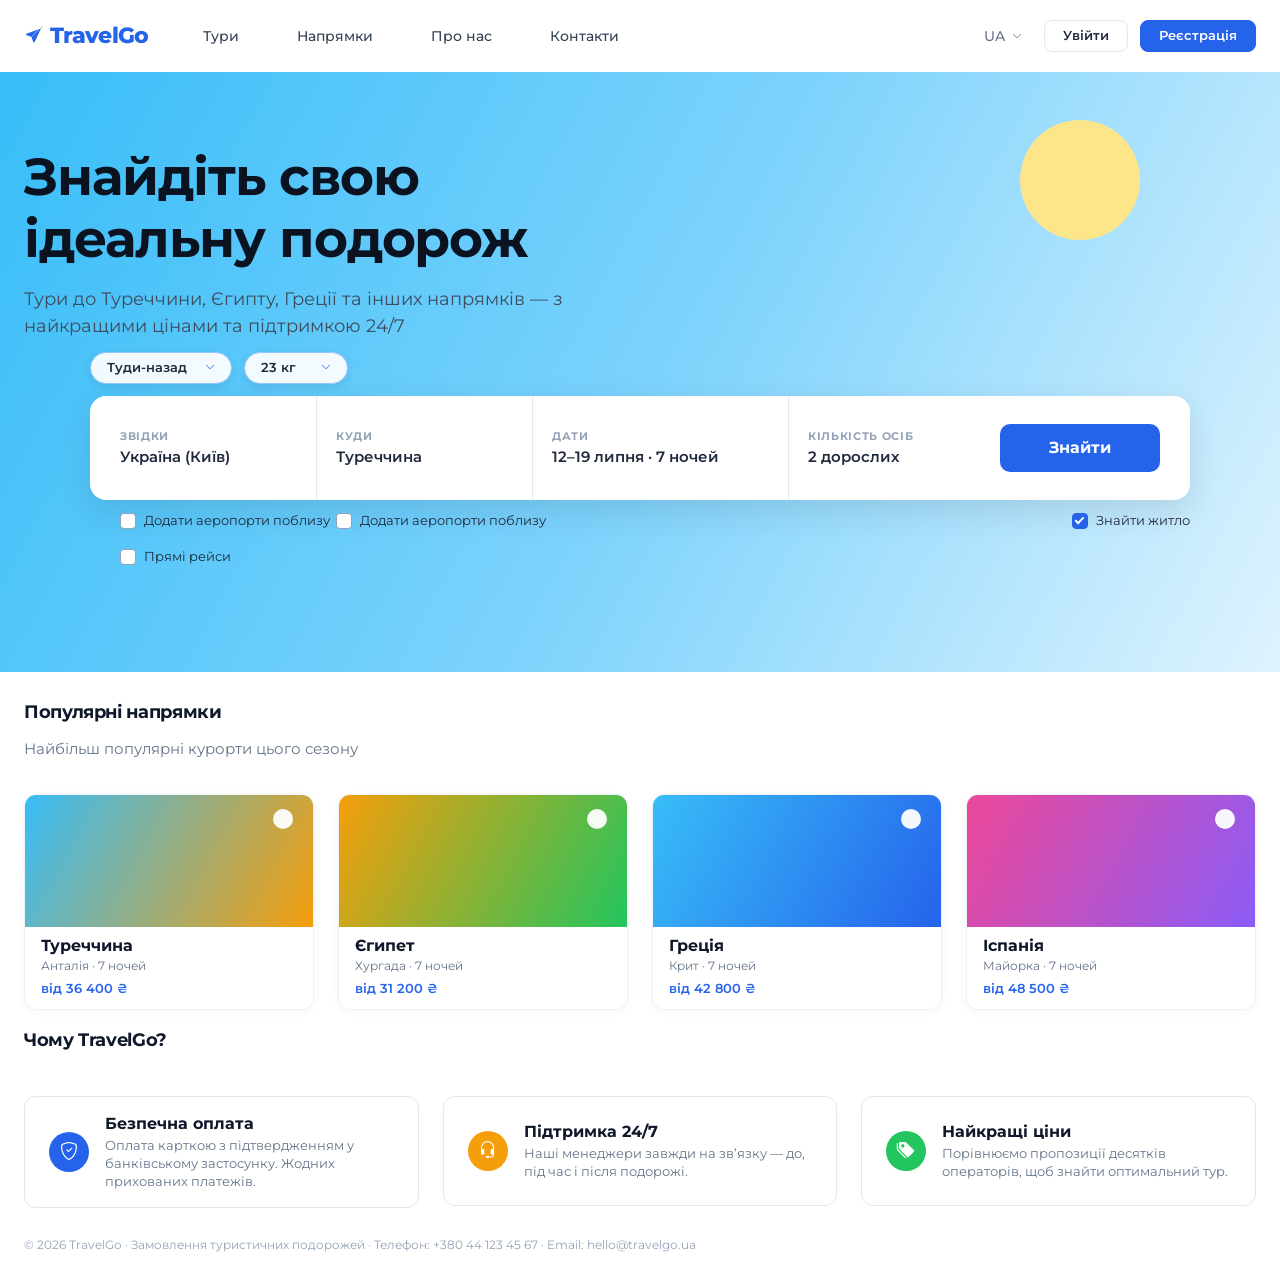
==== index.html @ 76a3c79a "Made main architecture." ====
<!doctype html>
<html lang="uk">
<head>
  <meta charset="utf-8">
  <meta name="viewport" content="width=device-width, initial-scale=1">
  <title>TravelGo — тури та подорожі</title>
  <meta name="description" content="TravelGo — тури до Туреччини, Єгипту, Греції та Іспанії. Найкращі ціни, безпечна оплата та підтримка 24/7.">
  <link rel="stylesheet" href="assets/vendor/bootstrap/bootstrap.min.css">
  <link rel="stylesheet" href="assets/vendor/bootstrap-icons/bootstrap-icons.min.css">
  <link rel="stylesheet" href="assets/css/style.css">
</head>
<body>
  <nav class="navbar navbar-expand-lg navbar-tg">
    <div class="container">
      <a class="navbar-brand" href="index.html" aria-label="TravelGo — на головну">
        <svg class="brand-mark" viewBox="0 0 24 24" fill="none" aria-hidden="true">
          <path d="M21.6 2.4 2.9 9.2c-.7.3-.7 1.3 0 1.6l6 2.3 2.3 6c.3.7 1.3.7 1.6 0l8.8-18.7c.3-.6-.4-1.2-1-1z" fill="#2563EB"/>
          <path d="m8.9 13.1 8.6-8.6" stroke="#fff" stroke-width="1.2" stroke-linecap="round" opacity=".55"/>
        </svg>
        <span>TravelGo</span>
      </a>

      <button class="navbar-toggler" type="button" data-bs-toggle="collapse" data-bs-target="#mainNav" aria-controls="mainNav" aria-expanded="false" aria-label="Відкрити меню">
        <span class="navbar-toggler-icon"></span>
      </button>

      <div class="collapse navbar-collapse" id="mainNav">
        <ul class="navbar-nav tg-main-nav me-auto">
          <li class="nav-item"><a class="nav-link" href="results.html">Тури</a></li>
          <li class="nav-item"><a class="nav-link" href="#destinations">Напрямки</a></li>
          <li class="nav-item"><a class="nav-link" href="#why">Про нас</a></li>
          <li class="nav-item"><a class="nav-link" href="#contacts">Контакти</a></li>
        </ul>
        <div class="tg-auth d-flex align-items-center">
          <div class="dropdown">
            <button class="tg-lang dropdown-toggle" type="button" data-bs-toggle="dropdown" aria-expanded="false">
              UA <i class="bi bi-chevron-down"></i>
            </button>
            <ul class="dropdown-menu dropdown-menu-end">
              <li><a class="dropdown-item active" href="#">Українська</a></li>
              <li><a class="dropdown-item" href="#">English</a></li>
            </ul>
          </div>
          <a class="btn-login" href="#">Увійти</a>
          <a class="btn-signup" href="#">Реєстрація</a>
        </div>
      </div>
    </div>
  </nav>

  <main>
    <section class="hero">
      <div class="hero-sun" aria-hidden="true"></div>
      <div class="container">
        <h1 class="hero-title">Знайдіть свою<br>ідеальну подорож</h1>
        <p class="hero-sub">Тури до Туреччини, Єгипту, Греції та інших напрямків — з найкращими цінами та підтримкою 24/7</p>

        <div class="tg-search">
          <div class="tg-chips">
            <div class="dropdown" data-chip-group="trip">
              <button class="btn tg-chip tg-chip--trip dropdown-toggle" type="button" data-bs-toggle="dropdown" aria-expanded="false">
                <span class="tg-chip-text">Туди-назад</span> <i class="bi bi-chevron-down"></i>
              </button>
              <ul class="dropdown-menu">
                <li><a class="dropdown-item active" href="#" data-value="roundtrip">Туди-назад</a></li>
                <li><a class="dropdown-item" href="#" data-value="oneway">В один бік</a></li>
              </ul>
            </div>
            <div class="dropdown" data-chip-group="baggage">
              <button class="btn tg-chip tg-chip--bag dropdown-toggle" type="button" data-bs-toggle="dropdown" aria-expanded="false">
                <span class="tg-chip-text">23 кг</span> <i class="bi bi-chevron-down"></i>
              </button>
              <ul class="dropdown-menu">
                <li><a class="dropdown-item" href="#" data-value="none">Без багажу</a></li>
                <li><a class="dropdown-item" href="#" data-value="carryon">Ручна поклажа</a></li>
                <li><a class="dropdown-item active" href="#" data-value="23kg">23 кг</a></li>
              </ul>
            </div>
          </div>

          <form class="tg-searchbar" action="results.html" method="get">
            <input type="hidden" name="trip_type" value="roundtrip">
            <input type="hidden" name="baggage" value="23kg">

            <!-- ЗВІДКИ -->
            <div class="tg-field tg-field--first tg-dropdown-field" data-location-field="from">
              <span class="tg-field-label">ЗВІДКИ</span>
              <input class="tg-field-control" type="text" name="from" value="Україна (Київ)" readonly autocomplete="off" aria-label="Звідки">
              <div class="tg-popover tg-location-menu">
                <button type="button" class="tg-location-item active" data-country="Україна" data-city="Київ" data-airport="аеропорти IEV, KBP">Україна (Київ)</button>
                <button type="button" class="tg-location-item" data-country="Польща" data-city="Варшава" data-airport="аеропорти WAW, WMI">Польща (Варшава)</button>
                <button type="button" class="tg-location-item" data-country="Німеччина" data-city="Берлін" data-airport="аеропорт BER">Німеччина (Берлін)</button>
                <button type="button" class="tg-location-item" data-country="Молдова" data-city="Кишинів" data-airport="аеропорт RMO">Молдова (Кишинів)</button>
                <button type="button" class="tg-location-item" data-country="Румунія" data-city="Бухарест" data-airport="аеропорт OTP">Румунія (Бухарест)</button>
              </div>
            </div>

            <span class="tg-search-divider" aria-hidden="true"></span>

            <!-- КУДИ -->
            <div class="tg-field tg-dropdown-field" data-location-field="to">
              <span class="tg-field-label">КУДИ</span>
              <input class="tg-field-control" type="text" name="to" value="Туреччина" readonly autocomplete="off" aria-label="Куди">
              <div class="tg-popover tg-location-menu">
                <button type="button" class="tg-location-item active" data-country="Туреччина" data-airport="аеропорти AYT, DLM">Туреччина</button>
                <button type="button" class="tg-location-item" data-country="Єгипет" data-airport="аеропорти HRG, SSH">Єгипет</button>
                <button type="button" class="tg-location-item" data-country="Греція" data-airport="аеропорти HER, RHO">Греція</button>
                <button type="button" class="tg-location-item" data-country="Іспанія" data-airport="аеропорти PMI, BCN">Іспанія</button>
                <button type="button" class="tg-location-item" data-country="Болгарія" data-airport="аеропорти BOJ, VAR">Болгарія</button>
                <button type="button" class="tg-location-item" data-country="Чорногорія" data-airport="аеропорти TIV, TGD">Чорногорія</button>
              </div>
            </div>

            <span class="tg-search-divider" aria-hidden="true"></span>

            <!-- ДАТИ -->
            <div class="tg-field tg-dropdown-field" data-calendar-field>
              <span class="tg-field-label">ДАТИ</span>
              <input class="tg-field-control" type="text" name="dates" value="12–19 липня · 7 ночей" readonly autocomplete="off" aria-label="Дати подорожі">
              <input type="hidden" name="date_start" value="2026-07-12">
              <input type="hidden" name="date_end" value="2026-07-19">
              <div class="tg-popover tg-calendar-popover" id="tgCalendarPopover"></div>
            </div>

            <span class="tg-search-divider" aria-hidden="true"></span>

            <label class="tg-field">
              <span class="tg-field-label">КІЛЬКІСТЬ ОСІБ</span>
              <select class="tg-field-control" name="travelers" aria-label="Кількість осіб">
                <option selected>2 дорослих</option>
                <option>1 дорослий</option>
                <option>2 дорослих + 1 дитина</option>
                <option>2 дорослих + 2 дитини</option>
              </select>
            </label>
            <button class="tg-search-btn" type="submit">Знайти</button>
          </form>

          <div class="tg-options">
            <div class="tg-option-col">
              <label class="tg-check">
                <input type="checkbox" name="airports_from">
                <span>Додати аеропорти поблизу</span>
              </label>
              <label class="tg-check">
                <input type="checkbox" name="direct_flights">
                <span>Прямі рейси</span>
              </label>
            </div>
            <div class="tg-option-col">
              <label class="tg-check">
                <input type="checkbox" name="airports_to">
                <span>Додати аеропорти поблизу</span>
              </label>
            </div>
            <label class="tg-check tg-option-right">
              <input type="checkbox" name="find_stay" checked>
              <span>Знайти житло</span>
            </label>
          </div>
        </div>
      </div>
    </section>

    <section class="home-destinations" id="destinations">
      <div class="container">
        <h2 class="section-title">Популярні напрямки</h2>
        <p class="section-sub">Найбільш популярні курорти цього сезону</p>

        <div class="row g-4">
          <div class="col-sm-6 col-lg-3">
            <a class="dest-card" href="results.html">
              <div class="dest-photo bg-turkey"><span class="photo-sun"></span></div>
              <div class="dest-body">
                <h3 class="dest-name">Туреччина</h3>
                <p class="dest-meta">Анталія · 7 ночей</p>
                <p class="dest-price">від 36 400 ₴</p>
              </div>
            </a>
          </div>
          <div class="col-sm-6 col-lg-3">
            <a class="dest-card" href="results.html">
              <div class="dest-photo bg-egypt"><span class="photo-sun"></span></div>
              <div class="dest-body">
                <h3 class="dest-name">Єгипет</h3>
                <p class="dest-meta">Хургада · 7 ночей</p>
                <p class="dest-price">від 31 200 ₴</p>
              </div>
            </a>
          </div>
          <div class="col-sm-6 col-lg-3">
            <a class="dest-card" href="results.html">
              <div class="dest-photo bg-greece"><span class="photo-sun"></span></div>
              <div class="dest-body">
                <h3 class="dest-name">Греція</h3>
                <p class="dest-meta">Крит · 7 ночей</p>
                <p class="dest-price">від 42 800 ₴</p>
              </div>
            </a>
          </div>
          <div class="col-sm-6 col-lg-3">
            <a class="dest-card" href="results.html">
              <div class="dest-photo bg-spain"><span class="photo-sun"></span></div>
              <div class="dest-body">
                <h3 class="dest-name">Іспанія</h3>
                <p class="dest-meta">Майорка · 7 ночей</p>
                <p class="dest-price">від 48 500 ₴</p>
              </div>
            </a>
          </div>
        </div>
      </div>
    </section>

    <section class="home-why" id="why">
      <div class="container">
        <h2 class="section-title">Чому TravelGo?</h2>

        <div class="row g-4">
          <div class="col-md-4">
            <div class="feature-card">
              <div class="feature-icon" style="background:#2563EB"><i class="bi bi-shield-check"></i></div>
              <div class="feature-copy">
                <h3>Безпечна оплата</h3>
                <p>Оплата карткою з підтвердженням у банківському застосунку. Жодних прихованих платежів.</p>
              </div>
            </div>
          </div>
          <div class="col-md-4">
            <div class="feature-card">
              <div class="feature-icon" style="background:#F59E0B"><i class="bi bi-headset"></i></div>
              <div class="feature-copy">
                <h3>Підтримка 24/7</h3>
                <p>Наші менеджери завжди на зв’язку — до, під час і після подорожі.</p>
              </div>
            </div>
          </div>
          <div class="col-md-4">
            <div class="feature-card">
              <div class="feature-icon" style="background:#22C55E"><i class="bi bi-tags-fill"></i></div>
              <div class="feature-copy">
                <h3>Найкращі ціни</h3>
                <p>Порівнюємо пропозиції десятків операторів, щоб знайти оптимальний тур.</p>
              </div>
            </div>
          </div>
        </div>
      </div>
    </section>
  </main>

  <footer class="tg-footer" id="contacts">
    <div class="container">
      <p>© 2026 TravelGo · Замовлення туристичних подорожей · Телефон: <a href="tel:+380441234567">+380 44 123 45 67</a> · Email: <a href="mailto:hello@travelgo.ua">hello@travelgo.ua</a></p>
    </div>
  </footer>

  <script src="assets/vendor/bootstrap/bootstrap.bundle.min.js"></script>
  <script src="assets/js/main.js"></script>
</body>
</html>
---- assets/css/style.css ----
@font-face {
  font-family: 'Montserrat';
  src: url('../vendor/fonts/Montserrat-Variable.ttf') format('truetype');
  font-weight: 100 900;
  font-style: normal;
  font-display: swap;
}

:root {
  --tg-ink: #1e293b;
  --tg-ink-strong: #0f172a;
  --tg-muted: #64748b;
  --tg-faint: #94a3b8;
  --tg-line: #e2e8f0;
  --tg-soft: #f8fafc;
  --tg-blue: #2563eb;
  --tg-blue-dark: #1d4ed8;
  --tg-green: #22c55e;
  --tg-amber: #f59e0b;
  --tg-sky: #38bdf8;
  --bs-body-font-family: 'Montserrat', system-ui, -apple-system, 'Segoe UI', sans-serif;
  --bs-body-color: var(--tg-ink);
  --bs-body-bg: #fff;
  --bs-border-color: var(--tg-line);
  --bs-link-color: var(--tg-blue);
  --bs-link-hover-color: var(--tg-blue-dark);
}

* { -webkit-tap-highlight-color: transparent; }

html { scroll-behavior: smooth; }

body {
  min-height: 100vh;
  display: flex;
  flex-direction: column;
  font-family: var(--bs-body-font-family);
  font-size: 15px;
  line-height: 1.5;
  color: var(--tg-ink);
  background: #fff;
  -webkit-font-smoothing: antialiased;
}

main { flex: 1 0 auto; }

h1, h2, h3, h4, h5, h6 { color: var(--tg-ink-strong); font-weight: 700; }

a { text-decoration: none; }

.container {
  width: 100%;
  max-width: 1392px;
  margin-inline: auto;
  padding-inline: 24px;
}

::selection { background: rgba(37, 99, 235, .16); }

/* ============ Navbar ============ */
.navbar-tg {
  min-height: 72px;
  background: #fff;
  padding: 0;
  z-index: 1030;
}

.navbar-tg .container { min-height: 72px; }
.navbar-tg .navbar-brand {
  display: inline-flex;
  align-items: center;
  gap: 6px;
  margin: 0;
  padding: 0;
  font-size: 22px;
  font-weight: 800;
  letter-spacing: -.03em;
  color: var(--tg-blue);
  line-height: 32px;
}
.navbar-tg .brand-mark { width: 20px; height: 20px; flex: 0 0 20px; }

.navbar-tg .tg-main-nav {
  gap: 42px;
  margin-left: 46px;
}
.navbar-tg .nav-link {
  padding: 6px 0;
  font-size: 14px;
  font-weight: 500;
  line-height: 20px;
  color: #334155;
  transition: color .18s ease;
}
.navbar-tg .nav-link:hover,
.navbar-tg .nav-link.active { color: var(--tg-blue); }
.navbar-tg .nav-link.active { font-weight: 600; }

.tg-auth { gap: 12px; }
.tg-lang {
  display: inline-flex;
  align-items: center;
  gap: 7px;
  padding: 0 10px;
  border: 0;
  background: transparent;
  color: #64748b;
  font-size: 14px;
  font-weight: 500;
}
.tg-lang::after { display: none; }
.tg-lang:hover { color: var(--tg-blue); }
.tg-lang i { font-size: 10px; }

.btn-login,
.btn-signup {
  display: inline-flex;
  align-items: center;
  justify-content: center;
  height: 32px;
  padding: 0 18px;
  border-radius: 8px;
  font-size: 13px;
  font-weight: 600;
  white-space: nowrap;
  transition: all .18s ease;
}
.btn-login {
  border: 1px solid var(--tg-line);
  background: #fff;
  color: var(--tg-ink);
}
.btn-login:hover { border-color: #cbd5e1; color: var(--tg-blue); }
.btn-signup {
  border: 1px solid var(--tg-blue);
  background: var(--tg-blue);
  color: #fff;
}
.btn-signup:hover { background: var(--tg-blue-dark); border-color: var(--tg-blue-dark); color: #fff; }

.navbar-tg .navbar-toggler {
  border: 1px solid var(--tg-line);
  border-radius: 8px;
  padding: 6px 9px;
  box-shadow: none;
}
.navbar-tg .navbar-toggler-icon { width: 20px; height: 20px; }

/* ============ Buttons ============ */
.btn-tg-primary {
  display: inline-flex;
  align-items: center;
  justify-content: center;
  border: 0;
  border-radius: 10px;
  background: var(--tg-blue);
  color: #fff;
  font-size: 14px;
  font-weight: 600;
  padding: 12px 24px;
  transition: background .18s ease, box-shadow .18s ease;
}
.btn-tg-primary:hover,
.btn-tg-primary:focus {
  background: var(--tg-blue-dark);
  color: #fff;
  box-shadow: 0 8px 20px rgba(37, 99, 235, .22);
}

.btn-tg-outline {
  display: inline-flex;
  align-items: center;
  justify-content: center;
  border: 1px solid var(--tg-line);
  border-radius: 10px;
  background: #fff;
  color: var(--tg-ink);
  font-size: 14px;
  font-weight: 600;
  padding: 12px 24px;
  transition: all .18s ease;
}
.btn-tg-outline:hover { border-color: #cbd5e1; color: var(--tg-blue); }

.btn-tour {
  display: inline-flex;
  align-items: center;
  justify-content: center;
  height: 34px;
  padding: 0 18px;
  border-radius: 8px;
  background: var(--tg-blue);
  color: #fff;
  font-size: 12px;
  font-weight: 600;
  line-height: 18px;
  white-space: nowrap;
  transition: background .18s ease;
}
.btn-tour:hover { background: var(--tg-blue-dark); color: #fff; }

/* ============ Dropdowns ============ */
.dropdown-menu {
  border: 1px solid var(--tg-line);
  border-radius: 10px;
  box-shadow: 0 14px 34px rgba(15, 23, 42, .12);
  padding: 6px;
  font-size: 13px;
}
.dropdown-item { border-radius: 6px; padding: 8px 10px; font-weight: 500; color: var(--tg-ink); }
.dropdown-item:hover, .dropdown-item:focus { background: #eff6ff; color: var(--tg-blue); }
.dropdown-item.active, .dropdown-item:active { background: var(--tg-blue); color: #fff; }

/* ============ Hero ============ */
.hero {
  position: relative;
  overflow: hidden;
  padding: 74px 0 106px;
  background: linear-gradient(118deg, #38bdf8 0%, #7dd3fc 52%, #dff3fe 100%);
}
.hero-sun {
  position: absolute;
  top: 48px;
  right: 140px;
  width: 120px;
  height: 120px;
  border-radius: 50%;
  background: #fde68a;
}
.hero .container { position: relative; z-index: 1; }
.hero-title {
  max-width: 700px;
  margin: 0 0 16px;
  font-size: 52px;
  line-height: 62px;
  font-weight: 700;
  letter-spacing: -.02em;
  color: #0b1220;
}
.hero-sub {
  max-width: 580px;
  margin: 0 0 12px;
  font-size: 18px;
  line-height: 27px;
  color: #3f4c5f;
}

/* ============ Search widget ============ */
.tg-search { width: 100%; max-width: 1100px; margin: 0 auto; }

.tg-chips { display: flex; flex-wrap: wrap; gap: 12px; margin-bottom: 12px; }

.tg-chip {
  display: inline-flex;
  align-items: center;
  justify-content: space-between;
  gap: 8px;
  height: 32px;
  padding: 0 16px;
  border: 1px solid #93c5fd;
  border-radius: 16px;
  background: rgba(255, 255, 255, .92);
  box-shadow: 0 3px 8px rgba(30, 41, 59, .10);
  color: var(--tg-ink);
  font-size: 12.5px;
  font-weight: 600;
  line-height: 18px;
  white-space: nowrap;
}
.tg-chip:hover, .tg-chip:focus { border-color: var(--tg-blue); color: var(--tg-ink); background: #fff; }
.tg-chip::after { display: none; }
.tg-chip i { font-size: 10px; color: var(--tg-blue); margin-left: 8px; }
.tg-chip--trip { min-width: 142px; }
.tg-chip--bag { min-width: 104px; }

.tg-searchbar {
  display: grid;
  grid-template-columns: 226px 1px 215px 1px 255px 1px 211px 160px;
  align-items: stretch;
  width: 100%;
  height: 104px;
  padding-right: 30px;
  border-radius: 16px;
  background: #fff;
  box-shadow: 0 12px 32px rgba(30, 41, 59, .12);
}
.tg-field {
  display: flex;
  flex-direction: column;
  justify-content: center;
  gap: 4px;
  min-width: 0;
  margin: 0;
  padding: 0 10px 0 19px;
}
.tg-field--first { padding-left: 30px; }
.tg-field-label {
  display: block;
  font-size: 11px;
  line-height: 14px;
  font-weight: 700;
  letter-spacing: .06em;
  color: var(--tg-faint);
  white-space: nowrap;
  transition: color .18s ease;
}
.tg-field-control {
  width: 100%;
  min-width: 0;
  height: 20px;
  padding: 0;
  border: 0;
  border-radius: 0;
  outline: 0;
  background: transparent;
  color: var(--tg-ink);
  font-family: inherit;
  font-size: 15px;
  line-height: 20px;
  font-weight: 600;
  box-shadow: none;
}
select.tg-field-control { cursor: pointer; appearance: none; -webkit-appearance: none; }
.tg-field-control:focus { outline: 0; box-shadow: none; }
.tg-field:focus-within .tg-field-label { color: var(--tg-blue); }
.tg-search-divider { width: 1px; height: 104px; background: var(--tg-line); }
.tg-search-btn {
  align-self: center;
  width: 160px;
  height: 48px;
  border: 0;
  border-radius: 10px;
  background: var(--tg-blue);
  color: #fff;
  font-family: inherit;
  font-size: 16px;
  line-height: 22px;
  font-weight: 700;
  transition: background .18s ease, box-shadow .18s ease;
}
.tg-search-btn:hover { background: var(--tg-blue-dark); box-shadow: 0 8px 20px rgba(37, 99, 235, .28); }

.tg-options { display: flex; align-items: flex-start; padding: 12px 0 0 30px; }
.tg-option-col { display: flex; flex-direction: column; gap: 18px; width: 216px; flex: 0 0 216px; }

.tg-check {
  display: flex;
  align-items: center;
  gap: 8px;
  margin: 0;
  color: var(--tg-ink);
  font-size: 12.5px;
  line-height: 18px;
  cursor: pointer;
  user-select: none;
}
.tg-check input {
  appearance: none;
  -webkit-appearance: none;
  flex: 0 0 16px;
  width: 16px;
  height: 16px;
  margin: 0;
  border: 1.5px solid var(--tg-faint);
  border-radius: 4px;
  background: #fff;
  position: relative;
  cursor: pointer;
  transition: background .15s ease, border-color .15s ease;
}
.tg-check input:checked { background: var(--tg-blue); border-color: var(--tg-blue); }
.tg-check input:checked::after {
  content: "";
  position: absolute;
  left: 4px;
  top: 0.5px;
  width: 5px;
  height: 9px;
  border: solid #fff;
  border-width: 0 2px 2px 0;
  transform: rotate(45deg);
}
.tg-check input:focus-visible { outline: 2px solid rgba(37, 99, 235, .35); outline-offset: 2px; }
.tg-option-right { margin-left: auto; }

/* ============ Home sections ============ */
.home-destinations { padding-top: 28px; }
.section-title { margin: 0; font-size: 28px; line-height: 36px; font-weight: 700; letter-spacing: -.02em; }
.section-sub { margin: 2px 0 0; font-size: 15px; line-height: 22px; color: var(--tg-muted); }
.home-destinations .row { margin-top: 10px; }

.dest-card {
  display: block;
  height: 100%;
  overflow: hidden;
  border: 1px solid #eef2f7;
  border-radius: 12px;
  background: #fff;
  color: inherit;
  box-shadow: 0 2px 8px rgba(15, 23, 42, .04);
  transition: transform .2s ease, box-shadow .2s ease;
}
.dest-card:hover { transform: translateY(-3px); box-shadow: 0 12px 28px rgba(15, 23, 42, .10); color: inherit; }
.dest-photo { position: relative; height: 132px; }
.dest-body { padding: 8px 16px 12px; }
.dest-name { margin: 0; font-size: 16px; line-height: 22px; font-weight: 700; }
.dest-meta { margin: 0; font-size: 12px; line-height: 18px; color: var(--tg-muted); }
.dest-price { margin: 4px 0 0; font-size: 13px; line-height: 18px; font-weight: 600; color: var(--tg-blue); }

.home-why { margin-top: 18px; padding-bottom: 8px; }
.home-why .row { margin-top: 20px; }

.feature-card {
  display: flex;
  align-items: center;
  gap: 16px;
  min-height: 110px;
  padding: 16px 24px;
  border: 1px solid var(--tg-line);
  border-radius: 12px;
  background: #fff;
}
.feature-icon {
  display: grid;
  place-items: center;
  flex: 0 0 40px;
  width: 40px;
  height: 40px;
  border-radius: 50%;
  color: #fff;
  font-size: 18px;
}
.feature-copy h3 { margin: 0; font-size: 16px; line-height: 22px; font-weight: 700; }
.feature-copy p { margin: 2px 0 0; max-width: 330px; font-size: 12.5px; line-height: 18px; color: var(--tg-muted); }

.photo-sun {
  position: absolute;
  top: 14px;
  right: 20px;
  width: 20px;
  height: 20px;
  border-radius: 50%;
  background: #fff;
  opacity: .95;
}

/* ============ Gradient artwork ============ */
.bg-turkey { background: linear-gradient(118deg, #38bdf8 0%, #f59e0b 100%); }
.bg-egypt { background: linear-gradient(118deg, #f59e0b 0%, #22c55e 100%); }
.bg-greece { background: linear-gradient(118deg, #38bdf8 0%, #2563eb 100%); }
.bg-spain { background: linear-gradient(118deg, #ec4899 0%, #8b5cf6 100%); }
.bg-rixos { background: linear-gradient(118deg, #38bdf8 0%, #f59e0b 100%); }
.bg-delphin { background: linear-gradient(118deg, #10b981 0%, #0ea5e9 100%); }
.bg-titanic { background: linear-gradient(118deg, #2563eb 0%, #0f172a 100%); }
.bg-maxx { background: linear-gradient(118deg, #fbbf24 0%, #ea580c 100%); }
.bg-concorde { background: linear-gradient(118deg, #d946ef 0%, #8b5cf6 100%); }
.bg-adalya { background: linear-gradient(118deg, #38bdf8 0%, #2563eb 100%); }
.bg-sunset { background: linear-gradient(118deg, #38bdf8 0%, #f59e0b 100%); }
.bg-lagoon { background: linear-gradient(118deg, #10b981 0%, #0ea5e9 100%); }
.bg-night { background: linear-gradient(118deg, #2563eb 0%, #0f172a 100%); }

/* ============ Page headers ============ */
.page-head { padding-top: 28px; }
.page-title { margin: 0; font-size: 28px; line-height: 36px; font-weight: 700; letter-spacing: -.02em; }
.page-sub { margin: 2px 0 0; font-size: 14px; line-height: 20px; color: var(--tg-muted); }

.tg-select {
  width: 300px;
  height: 38px;
  padding: 0 36px 0 14px;
  border: 1px solid var(--tg-line);
  border-radius: 8px;
  background-color: #fff;
  color: var(--tg-ink);
  font-family: inherit;
  font-size: 13px;
  font-weight: 500;
  box-shadow: none;
}
.tg-select:focus { border-color: #bfdbfe; box-shadow: 0 0 0 3px rgba(37, 99, 235, .10); }

/* ============ Results ============ */
.results-page { padding-bottom: 56px; }
.results-layout {
  display: grid;
  grid-template-columns: 278px minmax(0, 1fr);
  gap: 34px;
  margin-top: 26px;
  align-items: start;
}

.filters-card {
  padding: 20px;
  border: 1px solid var(--tg-line);
  border-radius: 12px;
  background: #fff;
  box-shadow: 0 2px 10px rgba(15, 23, 42, .03);
}
.filters-title { margin: 0; font-size: 16px; line-height: 22px; font-weight: 700; }
.filter-group { margin-top: 18px; }
.filter-label { margin: 0 0 6px; font-size: 13px; line-height: 18px; font-weight: 600; }
.filter-range { margin: 10px 0 2px; }
.filter-range-values { font-size: 12px; line-height: 18px; color: var(--tg-muted); }
.filter-group .tg-check { margin-top: 7px; font-size: 13px; }
.filters-reset {
  width: 100%;
  height: 38px;
  margin-top: 22px;
  border: 1px solid var(--tg-line);
  border-radius: 8px;
  background: #fff;
  color: var(--tg-blue);
  font-family: inherit;
  font-size: 13px;
  font-weight: 600;
  transition: all .18s ease;
}
.filters-reset:hover { border-color: #bfdbfe; background: #eff6ff; }

.form-range::-webkit-slider-runnable-track { height: 4px; background: var(--tg-line); border-radius: 4px; }
.form-range::-moz-range-track { height: 4px; background: var(--tg-line); border-radius: 4px; }
.form-range::-webkit-slider-thumb {
  width: 16px;
  height: 16px;
  margin-top: -6px;
  background: var(--tg-blue);
  border: 0;
  box-shadow: 0 0 0 3px rgba(37, 99, 235, .12);
}
.form-range::-moz-range-thumb { width: 16px; height: 16px; background: var(--tg-blue); border: 0; }

.tours-grid { display: grid; grid-template-columns: repeat(2, minmax(0, 1fr)); gap: 28px 40px; }
.tour-card {
  overflow: hidden;
  border: 1px solid var(--tg-line);
  border-radius: 12px;
  background: #fff;
  box-shadow: 0 3px 12px rgba(15, 23, 42, .04);
  transition: box-shadow .2s ease, transform .2s ease;
}
.tour-card:hover { transform: translateY(-2px); box-shadow: 0 12px 28px rgba(15, 23, 42, .09); }
.tour-photo { position: relative; height: 132px; }
.tour-body { padding: 14px 16px 16px; }
.tour-head { display: flex; align-items: flex-start; justify-content: space-between; gap: 10px; }
.tour-name { margin: 0; font-size: 15px; line-height: 20px; font-weight: 700; }
.rating-badge {
  display: inline-flex;
  align-items: center;
  gap: 4px;
  flex: 0 0 auto;
  padding: 2px 7px;
  border-radius: 6px;
  background: #fffbeb;
  color: #92400e;
  font-size: 11px;
  line-height: 16px;
  font-weight: 600;
}
.rating-badge i { color: var(--tg-amber); font-size: 10px; }
.tour-meta { margin: 2px 0 9px; font-size: 12px; line-height: 16px; color: var(--tg-muted); }
.tour-footer { display: flex; align-items: center; justify-content: space-between; gap: 12px; }
.tour-price { font-size: 17px; line-height: 22px; font-weight: 700; color: var(--tg-blue); }

.tg-pagination { display: flex; justify-content: center; gap: 8px; margin-top: 36px; }
.page-btn {
  display: grid;
  place-items: center;
  width: 36px;
  height: 36px;
  border: 1px solid var(--tg-line);
  border-radius: 8px;
  background: #fff;
  color: var(--tg-ink);
  font-size: 14px;
  font-weight: 500;
  line-height: 1;
  transition: all .18s ease;
}
.page-btn:hover { border-color: #bfdbfe; color: var(--tg-blue); }
.page-btn.active { border-color: var(--tg-blue); background: var(--tg-blue); color: #fff; font-weight: 700; }
.page-btn.nav-arrow { font-size: 16px; font-weight: 700; }

/* ============ Breadcrumbs ============ */
.tg-breadcrumb { margin: 0; font-size: 13px; line-height: 20px; color: var(--tg-faint); }
.tg-breadcrumb a { color: var(--tg-faint); }
.tg-breadcrumb a:hover { color: var(--tg-blue); }
.tg-breadcrumb .sep { margin: 0 4px; }

/* ============ Tour detail ============ */
.tour-page { padding: 22px 0 56px; }
.tour-page .tg-breadcrumb { margin-bottom: 14px; }
.tour-gallery { display: grid; grid-template-columns: 2fr 1fr; gap: 20px; height: 442px; }
.gallery-main { position: relative; overflow: hidden; border-radius: 14px; background: #7dd3fc; }
.gallery-main svg { display: block; width: 100%; height: 100%; }
.gallery-thumbs { display: grid; grid-template-rows: repeat(3, 1fr); gap: 12px; }
.gallery-thumb { position: relative; overflow: hidden; border-radius: 14px; }

.tour-content { display: grid; grid-template-columns: 2fr 1fr; gap: 20px; margin-top: 24px; align-items: start; }
.tour-title { margin: 0; font-size: 32px; line-height: 40px; font-weight: 700; letter-spacing: -.02em; }
.tour-sub { margin: 2px 0 0; font-size: 15px; line-height: 22px; color: #334155; }
.tour-rating { display: flex; align-items: center; gap: 8px; margin-top: 6px; }
.rating-pill {
  display: inline-flex;
  align-items: center;
  gap: 5px;
  padding: 2px 10px;
  border: 1px solid #fde68a;
  border-radius: 8px;
  background: #fff;
  color: #92400e;
  font-size: 13px;
  line-height: 20px;
  font-weight: 600;
}
.rating-pill i { color: var(--tg-amber); font-size: 11px; }
.reviews { font-size: 13px; line-height: 20px; color: var(--tg-muted); }
.tour-price { margin: 16px 0 0; font-size: 34px; line-height: 42px; font-weight: 700; color: var(--tg-blue); }
.tour-price-note { margin: 2px 0 0; font-size: 13px; line-height: 18px; color: var(--tg-muted); }

.tour-options-title { margin: 18px 0 0; font-size: 16px; line-height: 22px; font-weight: 700; }
.tour-options { max-width: 480px; margin-top: 6px; }
.tour-option { display: flex; align-items: center; justify-content: space-between; gap: 16px; padding: 4px 0; font-size: 14px; line-height: 20px; }
.tour-option-label { display: flex; align-items: center; gap: 8px; }
.tour-option-label i { color: var(--tg-green); font-size: 15px; }
.tour-option-price { flex: 0 0 auto; font-size: 13px; font-weight: 600; }
.tour-book { width: 100%; max-width: 480px; height: 48px; margin-top: 18px; font-size: 16px; }

.tour-includes { margin-top: 24px; }
.tour-includes-title { margin: 0; font-size: 16px; line-height: 22px; font-weight: 700; }
.includes-grid { display: grid; grid-template-columns: repeat(3, minmax(0, 1fr)); gap: 6px 20px; margin-top: 10px; }
.include-item { display: flex; align-items: flex-start; gap: 8px; font-size: 13px; line-height: 20px; }
.include-item i { color: var(--tg-green); font-size: 13px; margin-top: 1px; }

.tour-sidebar-card {
  position: sticky;
  top: 24px;
  padding: 24px;
  border: 1px solid var(--tg-line);
  border-radius: 16px;
  background: #fff;
  box-shadow: 0 4px 16px rgba(15, 23, 42, .05);
}
.hotel-title { margin: 0; font-size: 16px; line-height: 22px; font-weight: 700; }
.hotel-specs { display: grid; gap: 14px; margin-top: 16px; }
.hotel-row { display: grid; grid-template-columns: 145px minmax(0, 1fr); gap: 10px; font-size: 12px; line-height: 18px; }
.hotel-row dt { font-weight: 600; color: var(--tg-ink); }
.hotel-row dd { margin: 0; font-size: 12.5px; color: var(--tg-ink); }
.hotel-divider { margin: 20px 0 0; border-top: 1px solid var(--tg-line); }

.tg-tabs { gap: 20px; margin-top: 14px; border-bottom: 1px solid var(--tg-line); }
.tg-tabs .nav-item { margin: 0; }
.tg-tabs .nav-link {
  padding: 0 0 10px;
  border: 0;
  border-bottom: 2px solid transparent;
  border-radius: 0;
  background: transparent;
  color: var(--tg-muted);
  font-family: inherit;
  font-size: 13px;
  line-height: 20px;
  font-weight: 500;
}
.tg-tabs .nav-link:hover { color: var(--tg-blue); border-bottom-color: transparent; }
.tg-tabs .nav-link.active { color: var(--tg-blue); border-bottom-color: var(--tg-blue); font-weight: 700; }
.tab-content { padding-top: 12px; }
.tab-content p { margin: 0; font-size: 12.5px; line-height: 19px; color: #475569; }
.tab-content ul { margin: 0; padding-left: 18px; font-size: 12.5px; line-height: 19px; color: #475569; }

/* ============ Booking ============ */
.booking-page { padding: 28px 0 56px; }
.booking-title { margin: 0; font-size: 28px; line-height: 36px; font-weight: 700; letter-spacing: -.02em; }
.booking-page .tg-breadcrumb { margin-top: 2px; margin-bottom: 24px; }

.booking-layout {
  display: grid;
  grid-template-columns: minmax(0, 780px) minmax(0, 532px);
  gap: 32px;
  justify-content: space-between;
  align-items: start;
}
.section-title { margin: 0 0 14px; font-size: 18px; line-height: 24px; font-weight: 700; }
.section-title + .tourist-card { margin-top: 0; }

.tourist-card {
  padding: 20px;
  border: 1px solid var(--tg-line);
  border-radius: 12px;
  background: #fff;
  box-shadow: 0 2px 10px rgba(15, 23, 42, .03);
}
.tourist-card + .tourist-card { margin-top: 18px; }
.tourist-title { margin: 0 0 14px; font-size: 14px; line-height: 20px; font-weight: 700; }
.form-grid { display: grid; grid-template-columns: repeat(2, minmax(0, 1fr)); gap: 16px 20px; }

.tg-input {
  display: flex;
  flex-direction: column;
  justify-content: center;
  gap: 2px;
  height: 48px;
  padding: 5px 12px 6px;
  border: 1px solid var(--tg-line);
  border-radius: 8px;
  background: var(--tg-soft);
  transition: border-color .18s ease, background .18s ease, box-shadow .18s ease;
}
.tg-input:focus-within { border-color: #93c5fd; background: #fff; box-shadow: 0 0 0 3px rgba(37, 99, 235, .08); }
.tg-input label {
  margin: 0;
  font-size: 10px;
  line-height: 14px;
  font-weight: 700;
  letter-spacing: .04em;
  color: var(--tg-faint);
  text-transform: uppercase;
  cursor: pointer;
}
.tg-input-control {
  width: 100%;
  height: 20px;
  padding: 0;
  border: 0;
  outline: 0;
  background: transparent;
  color: var(--tg-ink);
  font-family: inherit;
  font-size: 14px;
  line-height: 20px;
  font-weight: 600;
}
.tg-input-control::placeholder { color: var(--tg-faint); font-weight: 500; }
.tg-input.is-invalid { border-color: #ef4444; background: #fef2f2; }
.tg-input.is-invalid label { color: #ef4444; }
.tg-input.is-invalid:focus-within { box-shadow: 0 0 0 3px rgba(239, 68, 68, .10); }
.field-error { margin: 6px 0 0; font-size: 11px; line-height: 16px; font-weight: 500; color: #ef4444; }

.payment-panel {
  display: grid;
  grid-template-columns: 420px minmax(0, 1fr);
  gap: 24px;
  align-items: start;
  padding: 26px 16px 14px;
  border: 1px solid var(--tg-line);
  border-radius: 12px;
  background: #fff;
  box-shadow: 0 2px 10px rgba(15, 23, 42, .03);
}

.bank-card {
  position: relative;
  width: 420px;
  height: 240px;
  overflow: hidden;
  border-radius: 18px;
  background: linear-gradient(135deg, #1d4ed8 0%, #2563eb 55%, #38bdf8 100%);
  box-shadow: 0 14px 30px rgba(37, 99, 235, .28);
  color: #fff;
}
.bank-card::before,
.bank-card::after { content: ""; position: absolute; border-radius: 50%; background: rgba(255, 255, 255, .08); }
.bank-card::before { top: -74px; right: -74px; width: 270px; height: 270px; }
.bank-card::after { bottom: -150px; left: -96px; width: 240px; height: 240px; background: rgba(255, 255, 255, .06); }
.card-brand { position: absolute; top: 18px; left: 24px; font-size: 17px; line-height: 24px; font-weight: 700; }
.card-system { position: absolute; top: 14px; right: 24px; font-size: 20px; line-height: 28px; font-weight: 800; font-style: italic; letter-spacing: .01em; }
.card-chip {
  position: absolute;
  top: 60px;
  left: 24px;
  width: 42px;
  height: 30px;
  border-radius: 6px;
  background:
    repeating-linear-gradient(0deg, transparent 0 8px, rgba(180, 83, 9, .55) 8px 9px),
    linear-gradient(135deg, #fcd34d, #f59e0b);
}
.card-number-label { position: absolute; top: 108px; left: 24px; font-size: 8.5px; line-height: 12px; font-weight: 700; letter-spacing: .32em; color: #dbeafe; }
.card-number { position: absolute; top: 122px; left: 24px; font-size: 21px; line-height: 28px; font-weight: 700; letter-spacing: .12em; white-space: nowrap; }
.card-holder-label { position: absolute; top: 186px; left: 24px; font-size: 8px; line-height: 11px; font-weight: 700; letter-spacing: .3em; color: #bfdbfe; }
.card-holder { position: absolute; top: 200px; left: 24px; font-size: 12.5px; line-height: 17px; font-weight: 600; letter-spacing: .08em; }
.card-expiry-label { position: absolute; top: 186px; left: 244px; font-size: 8px; line-height: 11px; font-weight: 700; letter-spacing: .3em; color: #bfdbfe; }
.card-expiry { position: absolute; top: 200px; left: 244px; font-size: 14px; line-height: 18px; font-weight: 700; }
.card-cvv {
  position: absolute;
  top: 180px;
  right: 24px;
  width: 74px;
  height: 44px;
  padding: 4px 10px;
  border-radius: 7px;
  background: rgba(255, 255, 255, .16);
}
.card-cvv small { display: block; font-size: 8px; line-height: 11px; font-weight: 700; letter-spacing: .3em; color: #dbeafe; }
.card-cvv span { display: block; margin-top: 1px; font-size: 14px; line-height: 18px; font-weight: 700; letter-spacing: .26em; }

.secure-col { display: flex; flex-direction: column; min-height: 240px; padding-top: 16px; }
.secure-top { display: flex; align-items: flex-start; gap: 12px; }
.secure-icon {
  display: grid;
  place-items: center;
  flex: 0 0 36px;
  width: 36px;
  height: 36px;
  border-radius: 50%;
  background: var(--tg-green);
  color: #fff;
  font-size: 17px;
}
.secure-title { margin: 0; font-size: 15px; line-height: 20px; font-weight: 700; }
.secure-sub { margin: 1px 0 0; font-size: 11.5px; line-height: 17px; color: var(--tg-muted); }
.secure-divider { height: 1px; margin: 22px 0 18px; background: var(--tg-line); }
.secure-list { display: flex; flex-direction: column; gap: 14px; }
.secure-item { display: flex; align-items: flex-start; gap: 8px; font-size: 11.5px; line-height: 18px; }
.secure-item i { color: var(--tg-green); font-size: 14px; margin-top: 1px; }
.pay-systems {
  display: grid;
  place-items: center;
  height: 36px;
  margin-top: 18px;
  border: 1px solid var(--tg-line);
  border-radius: 8px;
  background: var(--tg-soft);
  color: var(--tg-muted);
  font-size: 10px;
  font-weight: 700;
  letter-spacing: .02em;
}
.pay-button { width: 100%; height: 52px; margin-top: 22px; font-size: 17px; }

.booking-summary {
  position: sticky;
  top: 24px;
  padding: 16px 16px 20px;
  border: 1px solid var(--tg-line);
  border-radius: 16px;
  background: #fff;
  box-shadow: 0 4px 16px rgba(15, 23, 42, .05);
}
.summary-photo { position: relative; height: 152px; overflow: hidden; border-radius: 12px; }
.summary-title { margin: 16px 0 0; font-size: 15px; line-height: 20px; font-weight: 700; }
.summary-sub { margin: 2px 0 0; font-size: 12px; line-height: 18px; color: var(--tg-muted); }
.summary-info { display: grid; gap: 11px; margin-top: 18px; }
.summary-row { display: flex; align-items: flex-start; justify-content: space-between; gap: 16px; font-size: 12px; line-height: 18px; }
.summary-key { color: var(--tg-muted); flex: 0 0 auto; font-weight: 500; }
.summary-val { color: var(--tg-ink); text-align: right; font-size: 12.5px; }
.summary-hr { margin: 16px 0; border: 0; border-top: 1px solid var(--tg-line); opacity: 1; }
.summary-opt-title { font-size: 13px; line-height: 18px; font-weight: 600; }
.summary-opt-row { display: flex; justify-content: space-between; gap: 16px; margin-top: 6px; font-size: 12px; line-height: 18px; }
.summary-opt-row span:last-child { font-weight: 600; }
.summary-total { display: flex; align-items: center; justify-content: space-between; gap: 12px; margin-top: 16px; }
.summary-total-label { font-size: 14px; line-height: 20px; font-weight: 700; }
.summary-total-price { font-size: 26px; line-height: 32px; font-weight: 700; color: var(--tg-blue); }
.summary-note { margin: 2px 0 0; font-size: 11px; line-height: 16px; color: var(--tg-muted); }
.trust-pill {
  display: grid;
  place-items: center;
  height: 36px;
  margin-top: 18px;
  border: 1px solid var(--tg-line);
  border-radius: 8px;
  font-size: 11px;
  line-height: 18px;
  font-weight: 500;
  color: var(--tg-muted);
  text-align: center;
}

/* ============ Confirmation ============ */
.confirm-page { padding: 51px 0 64px; text-align: center; }
.success-ring {
  display: grid;
  place-items: center;
  width: 156px;
  height: 156px;
  margin: 0 auto;
  border-radius: 50%;
  background: #dcfce7;
}
.success-circle { display: grid; place-items: center; width: 120px; height: 120px; border-radius: 50%; background: var(--tg-green); }
.success-circle svg { width: 64px; height: 64px; }
.confirm-title { margin: 26px 0 0; font-size: 36px; line-height: 44px; font-weight: 700; letter-spacing: -.02em; }
.confirm-sub { max-width: 860px; margin: 8px auto 0; font-size: 16px; line-height: 24px; color: var(--tg-muted); }
.confirm-card {
  width: 100%;
  max-width: 600px;
  margin: 30px auto 0;
  padding: 24px;
  border: 1px solid var(--tg-line);
  border-radius: 16px;
  background: #fff;
  box-shadow: 0 4px 18px rgba(15, 23, 42, .05);
  text-align: left;
}
.confirm-card-title { margin: 0 0 12px; font-size: 16px; line-height: 22px; font-weight: 700; }
.confirm-row { display: flex; align-items: flex-start; justify-content: space-between; gap: 16px; padding: 7px 0; font-size: 13px; line-height: 18px; }
.confirm-key { color: var(--tg-muted); font-weight: 500; }
.confirm-val { color: var(--tg-ink); font-weight: 600; text-align: right; }
.confirm-row.total { padding-top: 9px; }
.confirm-row.total .confirm-key, .confirm-row.total .confirm-val { color: var(--tg-ink-strong); font-weight: 700; font-size: 14px; }
.confirm-actions { display: flex; flex-wrap: wrap; justify-content: center; gap: 32px; margin-top: 32px; }
.confirm-actions .btn { width: 280px; height: 52px; font-size: 15px; }

/* ============ Footer ============ */
.tg-footer { flex-shrink: 0; padding: 20px 0 22px; background: #fff; }
.tg-footer p { margin: 0; font-size: 12px; line-height: 18px; color: var(--tg-faint); }
.tg-footer a { color: var(--tg-faint); }
.tg-footer a:hover { color: var(--tg-blue); }

/* ============ Responsive ============ */
@media (max-width: 1199.98px) {
  .tg-searchbar {
    grid-template-columns: minmax(0, 1.12fr) 1px minmax(0, 1fr) 1px minmax(0, 1.2fr) 1px minmax(0, 1fr) 150px;
    padding-right: 16px;
  }
  .tg-field { padding-left: 14px; padding-right: 8px; }
  .tg-field--first { padding-left: 20px; }
  .tg-search-btn { width: 150px; }
  .tg-option-col { width: 200px; flex-basis: 200px; }
  .tg-options { padding-left: 20px; }
  .results-layout { gap: 24px; }
  .tours-grid { gap: 24px; }
}

@media (max-width: 991.98px) {
  .container { padding-inline: 20px; }
  .navbar-tg .tg-main-nav { gap: 0; margin-left: 0; padding-top: 10px; }
  .navbar-tg .nav-link { padding: 10px 0; }
  .navbar-tg .navbar-collapse { padding-bottom: 18px; }
  .tg-auth { margin-top: 12px; flex-wrap: wrap; }
  .hero { padding: 52px 0 64px; }
  .hero-sun { width: 92px; height: 92px; top: 34px; right: 34px; }
  .hero-title { max-width: 620px; font-size: 42px; line-height: 50px; }
  .hero-sub { font-size: 16px; line-height: 25px; max-width: 540px; }
  .tg-searchbar { display: block; height: auto; padding: 8px; }
  .tg-field { padding: 12px 16px; }
  .tg-field--first { padding-left: 16px; }
  .tg-search-divider { width: 100%; height: 1px; }
  .tg-search-btn { width: calc(100% - 16px); margin: 8px; }
  .tg-options { flex-wrap: wrap; gap: 16px 24px; padding: 14px 4px 0; }
  .tg-option-col { width: auto; flex: 0 1 auto; min-width: 180px; }
  .tg-option-right { margin-left: 0; }
  .results-layout { grid-template-columns: 1fr; }
  .filters-card { display: grid; grid-template-columns: repeat(2, minmax(0, 1fr)); gap: 0 32px; }
  .filters-title, .filters-reset { grid-column: 1 / -1; }
  .filters-reset { width: 100%; }
  .tour-gallery { height: 380px; }
  .tour-content { grid-template-columns: 1fr; }
  .tour-sidebar-card { position: static; }
  .booking-layout { grid-template-columns: 1fr; gap: 28px; }
  .booking-summary { position: static; max-width: 780px; }
  .payment-panel { max-width: 780px; }
}

@media (max-width: 767.98px) {
  .hero { padding-top: 44px; }
  .hero-title { font-size: 36px; line-height: 43px; }
  .page-head { padding-top: 24px; }
  .page-title { font-size: 26px; line-height: 32px; }
  .tg-select { width: 100%; }
  .tours-grid { grid-template-columns: 1fr; }
  .filters-card { display: block; }
  .tour-gallery { grid-template-columns: 1fr; height: auto; }
  .gallery-main { height: 320px; }
  .gallery-thumbs { grid-template-rows: none; grid-template-columns: repeat(3, 1fr); height: 104px; }
  .includes-grid { grid-template-columns: 1fr; }
  .form-grid { grid-template-columns: 1fr; }
  .payment-panel { grid-template-columns: 1fr; justify-items: center; }
  .bank-card { max-width: 420px; width: 100%; height: auto; aspect-ratio: 420 / 240; }
  .secure-col { width: 100%; min-height: 0; padding: 8px 8px 0; }
  .pay-systems { width: 100%; }
  .confirm-actions { gap: 14px; }
  .confirm-actions .btn { width: 100%; max-width: 320px; }
  .confirm-title { font-size: 30px; line-height: 38px; }
}

@media (max-width: 575.98px) {
  .container { padding-inline: 16px; }
  .hero-sun { display: none; }
  .hero-title { font-size: 32px; line-height: 39px; }
  .hero-sub { font-size: 15px; line-height: 23px; }
  .tg-chip--trip, .tg-chip--bag { min-width: 0; }
  .tg-options { gap: 14px; }
  .tg-option-col { min-width: 100%; }
  .tour-title { font-size: 27px; line-height: 34px; }
  .tour-price { font-size: 30px; line-height: 38px; }
  .tour-sidebar-card { padding: 20px; }
  .hotel-row { grid-template-columns: 120px minmax(0, 1fr); }
  .summary-total-price { font-size: 23px; }
  .bank-card .card-brand { font-size: 15px; top: 14px; left: 18px; }
  .bank-card .card-system { font-size: 17px; top: 12px; right: 18px; }
  .bank-card .card-number-label { top: 44%; left: 18px; font-size: 7px; letter-spacing: .22em; }
  .bank-card .card-number { top: 50%; left: 18px; font-size: 17px; letter-spacing: .07em; }
  .bank-card .card-holder-label { top: 76%; left: 18px; font-size: 6.8px; letter-spacing: .18em; }
  .bank-card .card-holder { top: 82%; left: 18px; font-size: 10px; letter-spacing: .04em; }
  .bank-card .card-expiry-label { top: 76%; left: 58%; font-size: 6.8px; letter-spacing: .18em; }
  .bank-card .card-expiry { top: 82%; left: 58%; font-size: 11px; }
  .bank-card .card-cvv { top: 73%; right: 18px; width: 17.6%; height: 18.3%; padding: 3px 6px; }
  .bank-card .card-cvv small { font-size: 6.5px; letter-spacing: .2em; }
  .bank-card .card-cvv span { font-size: 10.5px; letter-spacing: .16em; }
  .bank-card .card-chip { top: 22%; left: 18px; width: 10%; height: 12.5%; }
}

@media (prefers-reduced-motion: reduce) {
  *, *::before, *::after { scroll-behavior: auto !important; transition-duration: .01ms !important; }
}

/* Выпадающие списки и календарь в поисковой строке */
.tg-dropdown-field {
  position: relative;
  cursor: pointer;
}

.tg-dropdown-field .tg-field-control[readonly] {
  cursor: pointer;
  background-color: transparent;
  text-overflow: ellipsis;
}

.tg-popover {
  display: none;
  position: absolute;
  top: calc(100% + 10px);
  left: 0;
  z-index: 1050;
  background: #ffffff;
  border: 1px solid #e2e8f0;
  border-radius: 14px;
  box-shadow: 0 14px 34px rgba(15, 23, 42, 0.14);
  padding: 8px;
  min-width: 240px;
}

.tg-dropdown-field.is-open .tg-popover {
  display: block;
}

.tg-location-item {
  display: flex;
  align-items: center;
  justify-content: space-between;
  width: 100%;
  border: 0;
  background: transparent;
  padding: 9px 12px;
  border-radius: 8px;
  font-size: 14px;
  color: #0f172a;
  text-align: left;
  transition: background-color 0.15s ease;
}

.tg-location-item:hover {
  background-color: #f1f5f9;
}

.tg-location-item.active {
  background-color: #eff6ff;
  color: #2563eb;
  font-weight: 600;
}

/* Календарь */
.tg-calendar-popover {
  min-width: 300px;
  padding: 14px;
  cursor: default;
}

.tg-cal-header {
  display: flex;
  align-items: center;
  justify-content: space-between;
  margin-bottom: 10px;
}

.tg-cal-title {
  font-weight: 600;
  font-size: 15px;
  color: #0f172a;
}

.tg-cal-nav {
  width: 30px;
  height: 30px;
  border: 1px solid #e2e8f0;
  background: #fff;
  border-radius: 8px;
  display: inline-flex;
  align-items: center;
  justify-content: center;
  color: #334155;
  cursor: pointer;
}

.tg-cal-nav:hover {
  background: #f1f5f9;
}

.tg-cal-weekdays,
.tg-cal-days {
  display: grid;
  grid-template-columns: repeat(7, 1fr);
  gap: 2px;
  text-align: center;
}

.tg-cal-weekdays span {
  font-size: 11px;
  font-weight: 600;
  color: #64748b;
  padding: 4px 0;
}

.tg-cal-day {
  height: 34px;
  border: 0;
  background: transparent;
  border-radius: 8px;
  font-size: 13px;
  color: #0f172a;
  cursor: pointer;
}

.tg-cal-day:hover:not(:disabled) {
  background: #e2e8f0;
}

.tg-cal-day:disabled {
  color: #cbd5e1;
  cursor: not-allowed;
}

.tg-cal-day.in-range {
  background: #dbeafe;
  color: #1e40af;
  border-radius: 0;
}

.tg-cal-day.is-start,
.tg-cal-day.is-end {
  background: #2563eb;
  color: #ffffff;
  font-weight: 600;
  border-radius: 8px;
}

.tg-cal-hint {
  margin-top: 8px;
  padding-top: 8px;
  border-top: 1px solid #f1f5f9;
  font-size: 12px;
  color: #64748b;
  text-align: center;
}
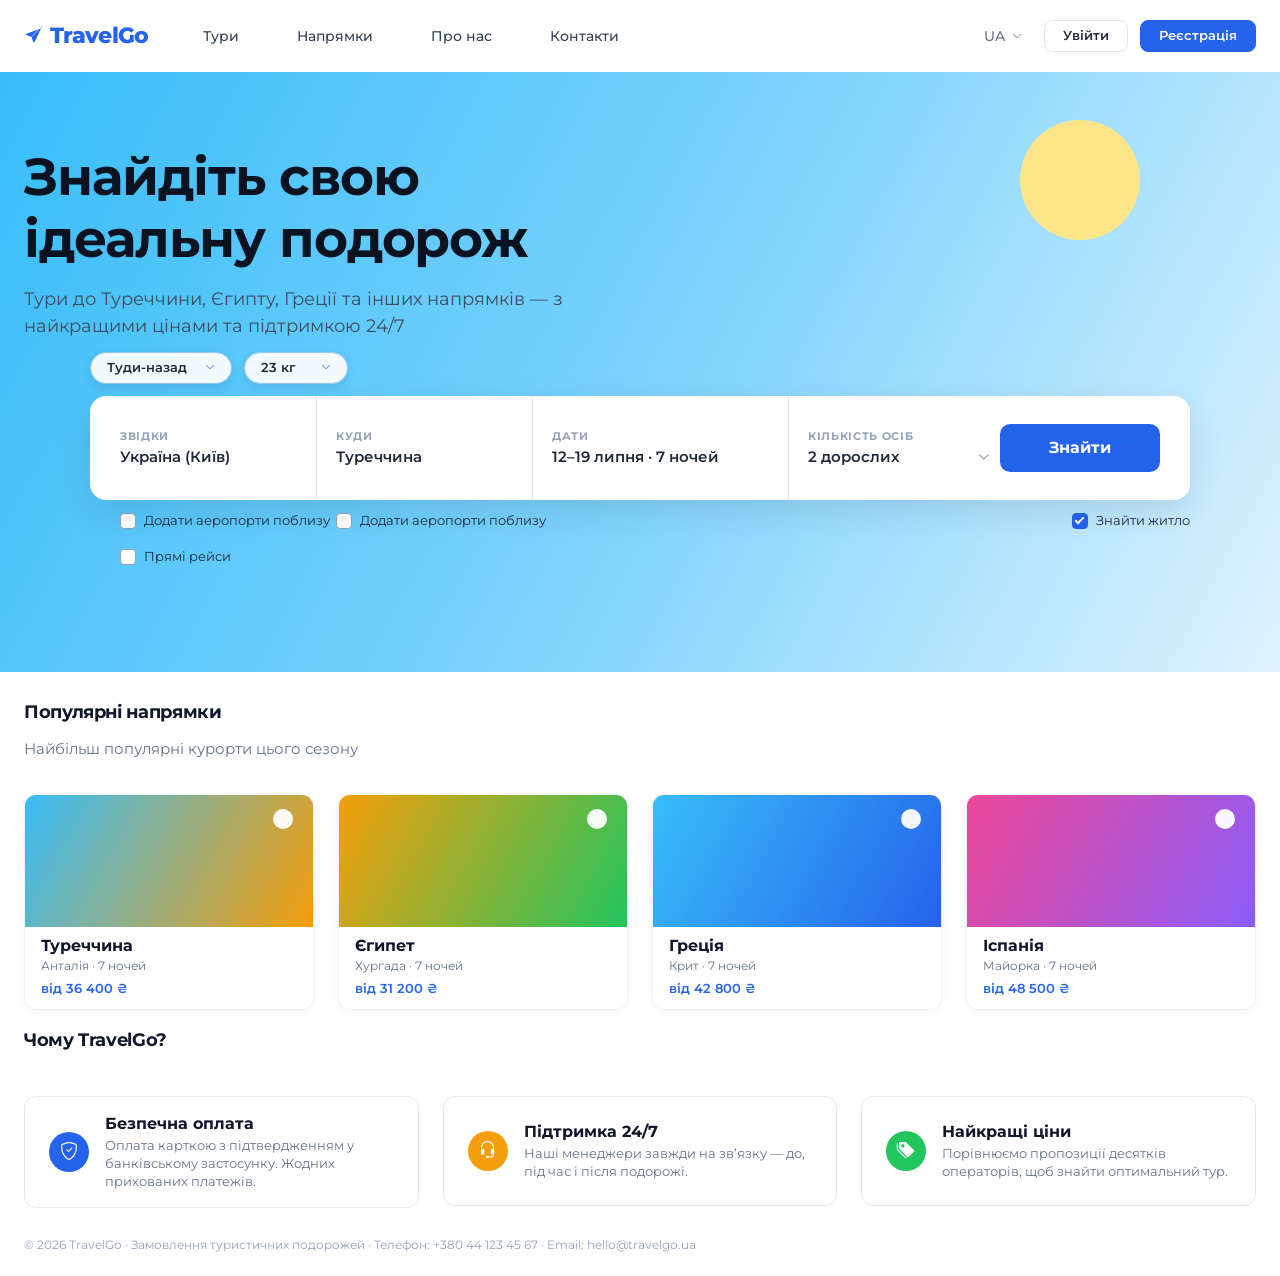
==== commit a7224d79: "BUGFIX: repaired Z-index and CSS dropdown list" ====
--- a/index.html
+++ b/index.html
@@ -87,11 +87,11 @@
               <span class="tg-field-label">ЗВІДКИ</span>
               <input class="tg-field-control" type="text" name="from" value="Україна (Київ)" readonly autocomplete="off" aria-label="Звідки">
               <div class="tg-popover tg-location-menu">
-                <button type="button" class="tg-location-item active" data-country="Україна" data-city="Київ" data-airport="аеропорти IEV, KBP">Україна (Київ)</button>
-                <button type="button" class="tg-location-item" data-country="Польща" data-city="Варшава" data-airport="аеропорти WAW, WMI">Польща (Варшава)</button>
-                <button type="button" class="tg-location-item" data-country="Німеччина" data-city="Берлін" data-airport="аеропорт BER">Німеччина (Берлін)</button>
-                <button type="button" class="tg-location-item" data-country="Молдова" data-city="Кишинів" data-airport="аеропорт RMO">Молдова (Кишинів)</button>
-                <button type="button" class="tg-location-item" data-country="Румунія" data-city="Бухарест" data-airport="аеропорт OTP">Румунія (Бухарест)</button>
+                <button type="button" class="tg-location-item active" data-country="Україна" data-city="Київ" data-airport="IEV">Україна (Київ)</button>
+                <button type="button" class="tg-location-item" data-country="Польща" data-city="Варшава" data-airport="WAW">Польща (Варшава)</button>
+                <button type="button" class="tg-location-item" data-country="Німеччина" data-city="Берлін" data-airport="BER">Німеччина (Берлін)</button>
+                <button type="button" class="tg-location-item" data-country="Молдова" data-city="Кишинів" data-airport="RMO">Молдова (Кишинів)</button>
+                <button type="button" class="tg-location-item" data-country="Румунія" data-city="Бухарест" data-airport="OTP">Румунія (Бухарест)</button>
               </div>
             </div>
 
@@ -102,12 +102,12 @@
               <span class="tg-field-label">КУДИ</span>
               <input class="tg-field-control" type="text" name="to" value="Туреччина" readonly autocomplete="off" aria-label="Куди">
               <div class="tg-popover tg-location-menu">
-                <button type="button" class="tg-location-item active" data-country="Туреччина" data-airport="аеропорти AYT, DLM">Туреччина</button>
-                <button type="button" class="tg-location-item" data-country="Єгипет" data-airport="аеропорти HRG, SSH">Єгипет</button>
-                <button type="button" class="tg-location-item" data-country="Греція" data-airport="аеропорти HER, RHO">Греція</button>
-                <button type="button" class="tg-location-item" data-country="Іспанія" data-airport="аеропорти PMI, BCN">Іспанія</button>
-                <button type="button" class="tg-location-item" data-country="Болгарія" data-airport="аеропорти BOJ, VAR">Болгарія</button>
-                <button type="button" class="tg-location-item" data-country="Чорногорія" data-airport="аеропорти TIV, TGD">Чорногорія</button>
+                <button type="button" class="tg-location-item active" data-country="Туреччина" data-airport="AYT">Туреччина</button>
+                <button type="button" class="tg-location-item" data-country="Єгипет" data-airport="HRG">Єгипет</button>
+                <button type="button" class="tg-location-item" data-country="Греція" data-airport="HER">Греція</button>
+                <button type="button" class="tg-location-item" data-country="Іспанія" data-airport="PMI">Іспанія</button>
+                <button type="button" class="tg-location-item" data-country="Болгарія" data-airport="BOJ">Болгарія</button>
+                <button type="button" class="tg-location-item" data-country="Чорногорія" data-airport="TIV">Чорногорія</button>
               </div>
             </div>
 
@@ -124,15 +124,21 @@
 
             <span class="tg-search-divider" aria-hidden="true"></span>
 
-            <label class="tg-field">
+            <!-- КІЛЬКІСТЬ ОСІБ (стилизованный выпадающий список) -->
+            <div class="tg-field tg-dropdown-field" data-travelers-field>
               <span class="tg-field-label">КІЛЬКІСТЬ ОСІБ</span>
-              <select class="tg-field-control" name="travelers" aria-label="Кількість осіб">
-                <option selected>2 дорослих</option>
-                <option>1 дорослий</option>
-                <option>2 дорослих + 1 дитина</option>
-                <option>2 дорослих + 2 дитини</option>
-              </select>
-            </label>
+              <div class="tg-select-wrap">
+                <input class="tg-field-control" type="text" name="travelers" value="2 дорослих" readonly autocomplete="off" aria-label="Кількість осіб">
+                <i class="bi bi-chevron-down tg-select-arrow" aria-hidden="true"></i>
+              </div>
+              <div class="tg-popover tg-location-menu">
+                <button type="button" class="tg-location-item active" data-value="2 дорослих">2 дорослих</button>
+                <button type="button" class="tg-location-item" data-value="1 дорослий">1 дорослий</button>
+                <button type="button" class="tg-location-item" data-value="2 дорослих + 1 дитина">2 дорослих + 1 дитина</button>
+                <button type="button" class="tg-location-item" data-value="2 дорослих + 2 дитини">2 дорослих + 2 дитини</button>
+              </div>
+            </div>
+
             <button class="tg-search-btn" type="submit">Знайти</button>
           </form>
 
--- a/assets/css/style.css
+++ b/assets/css/style.css
@@ -1152,3 +1152,72 @@
   color: #64748b;
   text-align: center;
 }
+
+/* Поднимаем блок поиска и hero над следующей секцией */
+.hero {
+  position: relative;
+  z-index: 20;
+  overflow: visible !important;
+}
+
+.tg-search,
+.tg-searchbar {
+  position: relative;
+  z-index: 25;
+  overflow: visible !important;
+}
+
+.home-destinations {
+  position: relative;
+  z-index: 1;
+}
+
+/* Поля с выпадающими списками */
+.tg-dropdown-field {
+  position: relative;
+  cursor: pointer;
+}
+
+.tg-dropdown-field .tg-field-control[readonly] {
+  cursor: pointer;
+  background-color: transparent;
+  width: 100%;
+  padding-right: 4px;
+  text-overflow: clip;
+}
+
+.tg-select-wrap {
+  display: flex;
+  align-items: center;
+  justify-content: space-between;
+  gap: 6px;
+}
+
+.tg-select-arrow {
+  font-size: 12px;
+  color: #64748b;
+  transition: transform 0.2s ease;
+  flex-shrink: 0;
+}
+
+.tg-dropdown-field.is-open .tg-select-arrow {
+  transform: rotate(180deg);
+}
+
+.tg-popover {
+  display: none;
+  position: absolute;
+  top: calc(100% + 10px);
+  left: 0;
+  z-index: 2000;
+  background: #ffffff;
+  border: 1px solid #e2e8f0;
+  border-radius: 14px;
+  box-shadow: 0 14px 34px rgba(15, 23, 42, 0.16);
+  padding: 8px;
+  min-width: 230px;
+}
+
+.tg-dropdown-field.is-open .tg-popover {
+  display: block;
+}
